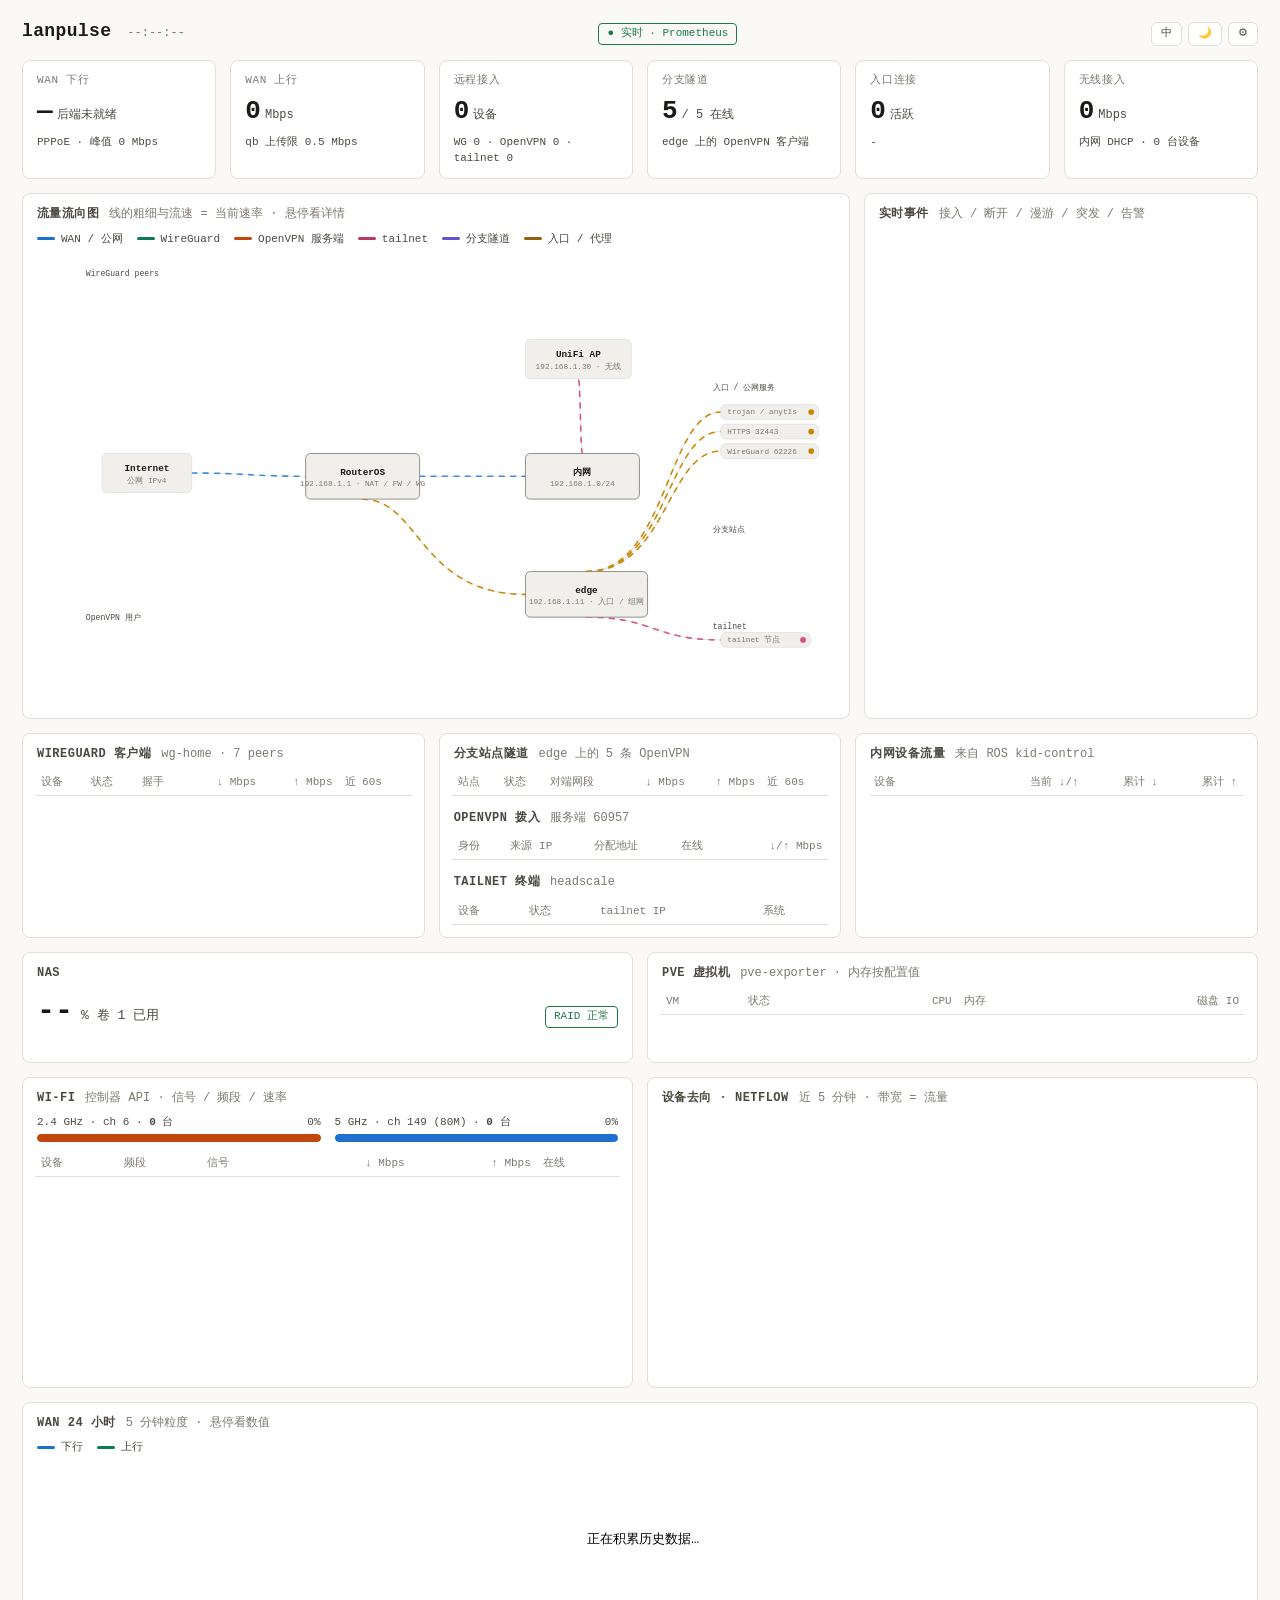
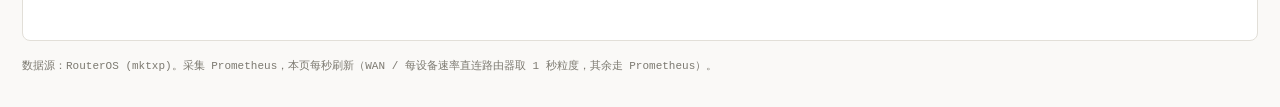
==== lanpulse/web/index.html @ 2784b2e9 "补齐新用户上手链路: 路由器侧文档 + 页面自检 + textfile 说明 干净房间实测发现按 README 走只能拿到 7/15 个面板, 而且旗舰的'内网设备流量'是空的。 逐项补:  1. d" ====
<!doctype html>
<html lang="zh-CN">
<head>
<meta charset="utf-8">
<meta name="viewport" content="width=device-width, initial-scale=1">
<title>lanpulse</title>
<link rel="stylesheet" href="css/style.css">
</head>
<body>
<header>
  <h1 id="site-title">lanpulse</h1>
  <span class="sub" id="site-sub"><span id="clock">--:--:--</span></span>
  <span class="demo" id="live">● 实时 · Prometheus</span>
  <span class="topright">
    <button class="topbtn" id="btn-lang" title="中文 / English">EN</button>
    <button class="topbtn" id="btn-theme" title="亮色 / 暗色">☀</button>
    <a class="topbtn" id="btn-settings" href="settings.html" title="设置" style="text-decoration:none">⚙</a>
  </span>
</header>

<!-- 数据源自检: 有问题才显示。首次部署时这块比任何文档都管用 -->
<section id="health" class="hide"></section>

<section class="grid tiles">
  <div class="tile"><div class="k">WAN 下行</div><div class="v" id="t-wan-down">0<small>Mbps</small></div><div class="d">PPPoE · 峰值 <span id="t-wan-down-max">0</span> Mbps</div></div>
  <div class="tile"><div class="k">WAN 上行</div><div class="v" id="t-wan-up">0<small>Mbps</small></div><div class="d">qb 上传限 0.5 Mbps</div></div>
  <div class="tile"><div class="k">远程接入</div><div class="v" id="t-remote">0<small>设备</small></div><div class="d"><span id="t-remote-d">WG 0 · OpenVPN 0 · tailnet 0</span></div></div>
  <div class="tile"><div class="k">分支隧道</div><div class="v" id="t-branch">5<small>/ 5 在线</small></div><div class="d">edge 上的 OpenVPN 客户端</div></div>
  <div class="tile"><div class="k">入口连接</div><div class="v" id="t-ingress">0<small>活跃</small></div><div class="d" id="t-ingress-d">-</div></div>
  <div class="tile"><div class="k">无线接入</div><div class="v" id="t-clash">0<small>Mbps</small></div><div class="d">内网 DHCP · <span id="t-clash-n">0</span> 台设备</div></div>
</section>

<section class="grid main">
  <div class="panel">
    <h2>流量流向图 <span class="hint">线的粗细与流速 = 当前速率 · 悬停看详情</span></h2>
    <div class="legend">
      <span><i style="background:var(--s-wan)"></i>WAN / 公网</span>
      <span><i style="background:var(--s-wg)"></i>WireGuard</span>
      <span><i style="background:var(--s-ovpn)"></i>OpenVPN 服务端</span>
      <span><i style="background:var(--s-ts)"></i>tailnet</span>
      <span><i style="background:var(--s-branch)"></i>分支隧道</span>
      <span><i style="background:var(--s-proxy)"></i>入口 / 代理</span>
    </div>
    <svg class="map" id="map" viewBox="0 0 980 560" role="img" aria-label="网络流量流向图"></svg>
  </div>
  <div class="panel">
    <h2>实时事件 <span class="hint">接入 / 断开 / 漫游 / 突发 / 告警</span></h2>
    <ul class="feed" id="feed"></ul>
  </div>
</section>

<section class="grid bottom">
  <div class="panel" id="p-wg">
    <h2>WireGuard 客户端 <span class="hint">wg-home · 7 peers</span></h2>
    <table id="wg-table"><thead><tr><th>设备</th><th>状态</th><th>握手</th><th class="num">↓ Mbps</th><th class="num">↑ Mbps</th><th>近 60s</th></tr></thead><tbody></tbody></table>
  </div>
  <div class="panel" id="p-br">
    <h2>分支站点隧道 <span class="hint">edge 上的 5 条 OpenVPN</span></h2>
    <table id="br-table"><thead><tr><th>站点</th><th>状态</th><th>对端网段</th><th class="num">↓ Mbps</th><th class="num">↑ Mbps</th><th>近 60s</th></tr></thead><tbody></tbody></table>
    <h2 style="margin-top:14px">OpenVPN 拨入 <span class="hint" id="ov-hint">服务端 60957</span></h2>
    <table id="ov-table"><thead><tr><th>身份</th><th>来源 IP</th><th>分配地址</th><th>在线</th><th class="num">↓/↑ Mbps</th></tr></thead><tbody></tbody></table>
    <h2 style="margin-top:14px">tailnet 终端 <span class="hint" id="ts-hint">headscale</span></h2>
    <table id="ts-table"><thead><tr><th>设备</th><th>状态</th><th>tailnet IP</th><th>系统</th></tr></thead><tbody></tbody></table>
  </div>
  <div class="panel" id="p-lan">
    <h2>内网设备流量 <span class="hint" id="top-hint">来自 ROS kid-control</span></h2>
    <div class="tscroll"><table id="top-table"><thead><tr>
      <th class="s" data-k="name">设备<span class="ar"></span></th>
      <th class="s num" data-k="rate">当前 ↓/↑<span class="ar"></span></th>
      <th class="s num" data-k="rxb">累计 ↓<span class="ar"></span></th>
      <th class="s num" data-k="txb">累计 ↑<span class="ar"></span></th>
    </tr></thead><tbody></tbody></table></div>
  </div>
</section>


<section class="grid hw">
  <div id="hw-panels" style="display:contents"></div>
  <div class="panel" id="p-nas">
    <h2 id="nas-title">NAS <span class="hint" id="nas-hint"></span></h2>
    <div class="hero"><span class="n" id="nas-vol">--</span><span class="u">% 卷 1 已用</span><span class="tag ok" id="nas-tag">RAID 正常</span></div>
    <div class="kv" id="nas-kv"></div>
    <ul class="sel" id="nas-disks"></ul>
  </div>
  <div class="panel" id="p-pve">
    <h2>PVE 虚拟机 <span class="hint">pve-exporter · 内存按配置值</span></h2>
    <table id="vm-table"><thead><tr><th>VM</th><th>状态</th><th class="num">CPU</th><th>内存</th><th class="num">磁盘 IO</th></tr></thead><tbody></tbody></table>
    <div class="kv" style="margin-top:10px" id="pve-kv"></div>
  </div>
</section>

<section class="grid hw">
  <div class="panel" id="p-unifi">
    <h2 id="wifi-title">Wi-Fi <span class="hint" id="wifi-hint">控制器 API · 信号 / 频段 / 速率</span></h2>
    <div class="util">
      <div><div class="lbl"><span>2.4 GHz · ch 6 · <b id="ap24n">0</b> 台</span><span id="ap24u">0%</span></div><div class="g"><i id="ap24g" style="background:var(--s-ovpn)"></i></div></div>
      <div><div class="lbl"><span>5 GHz · ch 149 (80M) · <b id="ap5n">0</b> 台</span><span id="ap5u">0%</span></div><div class="g"><i id="ap5g" style="background:var(--s-wan)"></i></div></div>
    </div>
    <table id="wifi-table"><thead><tr><th>设备</th><th>频段</th><th>信号</th><th class="num">↓ Mbps</th><th class="num">↑ Mbps</th><th>在线</th></tr></thead><tbody></tbody></table>
  </div>
  <div class="panel" id="p-netflow">
    <h2>设备去向 · NetFlow <span class="hint">近 5 分钟 · 带宽 = 流量</span></h2>
    <svg class="sankey" id="sankey" viewBox="0 0 560 260"></svg>
  </div>
</section>

<section class="grid history">
  <div class="panel" id="p-wan24">
    <h2>WAN 24 小时 <span class="hint">5 分钟粒度 · 悬停看数值</span></h2>
    <div class="legend"><span><i style="background:var(--s-wan)"></i>下行</span><span><i style="background:var(--s-wg)"></i>上行</span></div>
    <svg class="hist" id="hist" viewBox="0 0 1200 170" preserveAspectRatio="none"></svg>
  </div>
</section>

<footer id="site-footer"></footer>
<div class="tooltip" id="tip"></div>

<script type="module" src="js/app.js"></script>
</body>
</html>
---- lanpulse/web/css/style.css ----
:root {
    color-scheme: dark;   /* 默认暗色; 亮色见下方 [data-theme="light"] */
    --surface-0: #111110; --surface-1: #1a1a19; --surface-2: #232322; --line: #2e2e2c;
    --text-primary: #f3f2ee; --text-secondary: #c3c2b7; --text-muted: #8b8a82; --text-dim: #6b6a63;
    --s-wan: #3987e5;      /* slot 1 blue    : WAN / 公网 */
    --s-ovpn: #d95926;     /* slot 2 orange  : OpenVPN 服务端用户 */
    --s-wg: #199e70;       /* slot 3 aqua    : WireGuard peers */
    --s-proxy: #c98500;    /* slot 4 yellow  : trojan/anytls 入口 + Clash 出口 */
    --s-ts: #d55181;       /* slot 5 magenta : tailnet */
    --s-branch: #9085e9;   /* slot 7 violet  : 分支站点隧道 */
    --good: #2f9e63; --warn: #c98500; --bad: #e66767;
    font-family: "JetBrains Mono", ui-monospace, SFMono-Regular, Menlo, Consolas, "Noto Sans Mono CJK SC", monospace;
  }

  /* 亮色主题 —— 语义色都重新取过, 保证在白底上对比度够 (暗色那套直接放白底会发飘) */
  :root[data-theme="light"] {
    color-scheme: light;
    --surface-0: #faf9f7; --surface-1: #ffffff; --surface-2: #f1efeb; --line: #e2dfd8;
    --text-primary: #1b1a17; --text-secondary: #4b4941; --text-muted: #7c7970; --text-dim: #a5a29a;
    --s-wan: #1f6fd0; --s-ovpn: #c2470f; --s-wg: #0d7a54; --s-proxy: #92620a;
    --s-ts: #b8386a; --s-branch: #6152cf;
    --good: #1d7a48; --warn: #92620a; --bad: #c23434;
  }

  /* 主题切换按钮 + 语言切换 */
  .topbtn { background: var(--surface-1); border: 1px solid var(--line); color: var(--text-secondary);
            border-radius: 6px; padding: 3px 9px; font: inherit; font-size: 11px; cursor: pointer; }
  .topbtn:hover { color: var(--text-primary); border-color: var(--text-muted); }
  .topright { margin-left: auto; display: flex; gap: 6px; align-items: center; }
  * { box-sizing: border-box; }
  html, body { margin: 0; background: var(--surface-0); color: var(--text-primary); }
  body { padding: 18px 22px 32px; font-size: 13px; line-height: 1.45; }
  header { display: flex; align-items: baseline; gap: 16px; flex-wrap: wrap; margin-bottom: 14px; }
  header h1 { font-size: 18px; margin: 0; font-weight: 600; letter-spacing: .02em; }
  header .sub { color: var(--text-muted); font-size: 12px; }
  header .demo { margin-left: auto; color: var(--good) !important; border-color: var(--good) !important; font-size: 11px; color: var(--warn); border: 1px solid var(--warn); border-radius: 4px; padding: 2px 8px; }
  .grid { display: grid; gap: 14px; }
  .tiles { grid-template-columns: repeat(auto-fit, minmax(170px, 1fr)); }
  .tile { background: var(--surface-1); border: 1px solid var(--line); border-radius: 8px; padding: 12px 14px; }
  .tile .k { color: var(--text-muted); font-size: 11px; text-transform: uppercase; letter-spacing: .06em; }
  .tile .v { font-size: 26px; font-weight: 600; margin-top: 4px; font-variant-numeric: tabular-nums; }
  .tile .v small { font-size: 12px; color: var(--text-secondary); font-weight: 400; margin-left: 4px; }
  .tile .d { color: var(--text-secondary); font-size: 11px; margin-top: 4px; }
  .main { grid-template-columns: minmax(0, 2.1fr) minmax(300px, 1fr); margin-top: 14px; }
  .panel { background: var(--surface-1); border: 1px solid var(--line); border-radius: 8px; padding: 12px 14px; min-width: 0; }
  .panel h2 { font-size: 12px; font-weight: 600; color: var(--text-secondary); margin: 0 0 8px; letter-spacing: .04em; text-transform: uppercase; display: flex; gap: 10px; align-items: center; }
  .panel h2 .hint { font-weight: 400; color: var(--text-muted); text-transform: none; letter-spacing: 0; }
  .legend { display: flex; gap: 14px; flex-wrap: wrap; font-size: 11px; color: var(--text-secondary); margin: 6px 0 2px; }
  .legend i { display: inline-block; width: 18px; height: 3px; border-radius: 2px; vertical-align: middle; margin-right: 6px; }
  svg.map { width: 100%; height: auto; display: block; overflow: visible; }
  svg.map text { font-family: inherit; fill: var(--text-primary); }
  svg.map .node rect { fill: var(--surface-2); stroke: var(--line); stroke-width: 1; rx: 6; }
  svg.map .node.core rect { stroke: var(--text-muted); }
  svg.map .node .name { font-size: 11.5px; font-weight: 600; }
  svg.map .node .sub { font-size: 9.5px; fill: var(--text-muted); }
  svg.map .edge-bg { stroke: var(--line); stroke-width: 1; fill: none; }
  svg.map .edge { fill: none; stroke-linecap: round; opacity: .95; }
  svg.map .edge.idle { opacity: .18; }
  svg.map .elabel { font-size: 10px; fill: var(--text-secondary); font-variant-numeric: tabular-nums; paint-order: stroke; stroke: var(--surface-1); stroke-width: 3px; }
  svg.map .peer rect { fill: var(--surface-2); stroke: var(--line); rx: 4; }
  svg.map .peer .name { font-size: 10px; }
  svg.map .peer .sub { font-size: 9px; fill: var(--text-muted); }
  svg.map .dot { r: 3.2; }
  .feed { list-style: none; margin: 0; padding: 0; max-height: 520px; overflow: auto; font-size: 12px; }
  .feed li { display: grid; grid-template-columns: 52px 10px 1fr; gap: 8px; padding: 6px 0; border-bottom: 1px solid var(--line); align-items: start; }
  .feed li .t { color: var(--text-muted); font-variant-numeric: tabular-nums; }
  .feed li .c { width: 10px; height: 10px; border-radius: 50%; margin-top: 4px; }
  .feed li .m b { font-weight: 600; }
  .feed li.new { animation: flash 1.6s ease-out; }
  @keyframes flash { from { background: var(--surface-2); } to { background: transparent; } }
  .bottom { grid-template-columns: repeat(auto-fit, minmax(320px, 1fr)); margin-top: 14px; }
  table { width: 100%; border-collapse: collapse; font-size: 12px; }
  th { text-align: left; color: var(--text-muted); font-weight: 500; font-size: 11px; padding: 4px 6px; border-bottom: 1px solid var(--line); }
  td { padding: 5px 6px; border-bottom: 1px solid var(--line); font-variant-numeric: tabular-nums; white-space: nowrap; }
  td.num, th.num { text-align: right; }
  .st { display: inline-block; width: 8px; height: 8px; border-radius: 50%; margin-right: 6px; vertical-align: middle; }
  .spark { width: 90px; height: 18px; vertical-align: middle; }
  .spark path { fill: none; stroke-width: 1.5; }
  .bar { height: 6px; border-radius: 3px; background: var(--s-wan); display: inline-block; vertical-align: middle; }
  .tooltip { position: fixed; pointer-events: none; background: var(--surface-2); border: 1px solid var(--line); border-radius: 6px; padding: 8px 10px; font-size: 11.5px; color: var(--text-primary); z-index: 10; display: none; min-width: 180px; box-shadow: 0 6px 20px rgba(0,0,0,.4); }
  .tooltip .tt { color: var(--text-muted); font-size: 10.5px; margin-bottom: 4px; }
  .tooltip b { font-weight: 600; }
  .history { grid-template-columns: 1fr; margin-top: 14px; }
  svg.hist { width: 100%; height: 170px; display: block; }
  svg.hist .grid line { stroke: var(--line); stroke-width: 1; }
  svg.hist .axis text { fill: var(--text-muted); font-size: 10px; font-family: inherit; }
  svg.hist .area { opacity: .18; }
  svg.hist .ln { fill: none; stroke-width: 2; }
  svg.hist .cross { stroke: var(--text-muted); stroke-dasharray: 3 3; }
  .hw { grid-template-columns: repeat(auto-fit, minmax(340px, 1fr)); margin-top: 14px; }
  .kv { display: grid; grid-template-columns: 1fr auto auto; gap: 4px 10px; font-size: 12px; align-items: center; }
  .kv .k { color: var(--text-secondary); white-space: nowrap; overflow: hidden; text-overflow: ellipsis; }
  .kv .v { font-variant-numeric: tabular-nums; text-align: right; white-space: nowrap; }
  .kv .g { width: 84px; height: 6px; background: var(--surface-2); border-radius: 3px; overflow: hidden; }
  .kv .g i { display: block; height: 100%; border-radius: 3px; }
  .hero { display: flex; align-items: baseline; gap: 8px; margin: 2px 0 8px; }
  .hero .n { font-size: 30px; font-weight: 600; font-variant-numeric: tabular-nums; }
  .hero .u { color: var(--text-secondary); }
  .hero .tag { margin-left: auto; font-size: 11px; padding: 2px 8px; border-radius: 4px; border: 1px solid var(--line); color: var(--text-secondary); }
  .tag.ok { color: var(--good); border-color: var(--good); } .tag.warn { color: var(--warn); border-color: var(--warn); } .tag.bad { color: var(--bad); border-color: var(--bad); }
  .sel { list-style: none; margin: 8px 0 0; padding: 0; font-size: 11px; color: var(--text-secondary); }
  .sel li { padding: 3px 0; border-top: 1px solid var(--line); display: flex; gap: 8px; }
  .sel li .t { color: var(--text-muted); font-variant-numeric: tabular-nums; min-width: 92px; }
  .cores { display: grid; grid-template-columns: repeat(4, 1fr); gap: 6px; margin-top: 6px; }
  .core { background: var(--surface-2); border-radius: 6px; padding: 6px 8px; font-size: 11px; }
  .core b { display: block; font-size: 16px; font-variant-numeric: tabular-nums; }
  .core .f { color: var(--text-muted); }
  .rssi { display: inline-block; width: 46px; height: 6px; background: var(--surface-2); border-radius: 3px; vertical-align: middle; margin-right: 6px; overflow: hidden; }
  .rssi i { display: block; height: 100%; }
  .band { display: inline-block; font-size: 10px; padding: 0 5px; border-radius: 3px; border: 1px solid var(--line); color: var(--text-secondary); }
  .util { display: flex; gap: 14px; margin: 4px 0 10px; }
  .util > div { flex: 1; }
  .util .lbl { font-size: 11px; color: var(--text-secondary); display: flex; justify-content: space-between; }
  .util .g { height: 8px; background: var(--surface-2); border-radius: 4px; overflow: hidden; margin-top: 3px; }
  .util .g i { display: block; height: 100%; border-radius: 4px; }
  svg.sankey { width: 100%; height: 260px; display: block; }
  svg.sankey text { font-family: inherit; font-size: 11px; fill: var(--text-primary); }
  svg.sankey .small { font-size: 10px; fill: var(--text-muted); }
  svg.sankey path.flow { fill-opacity: .45; stroke: none; transition: d .6s; }
  svg.sankey path.flow:hover { fill-opacity: .8; }
  footer { color: var(--text-muted); font-size: 11px; margin-top: 18px; }
  @media (max-width: 1100px) { .main { grid-template-columns: 1fr; } }

  /* --- 响应式: 表格独立横向滚动, 页面本身不横向滚动 --- */
  .tw { overflow-x: auto; -webkit-overflow-scrolling: touch; margin: 0 -2px; }
  /* overflow-y:auto 会让 overflow-x 隐式变成 auto, 冒出一条没用的横向滚动条 */
  .tscroll { max-height: 340px; overflow-y: auto; overflow-x: hidden; }
  /* 设备名 + IP 分两行, 设备列吸收剩余宽度并省略超长部分, 否则数值列会被挤出面板 */
  #top-table { table-layout: fixed; width: 100%; }
  #top-table td:first-child { max-width: 0; overflow: hidden; text-overflow: ellipsis; white-space: nowrap; }
  #top-table td:first-child .ipl { display: block; font-size: 10px; color: var(--text-dim); }
  /* 固定布局下每列宽度要给够, 否则 nowrap 的数字会互相压上去 (0.65 和 207.46 MB 粘一起) */
  #top-table th:not(:first-child), #top-table td:not(:first-child) { white-space: nowrap; padding-left: 10px; }
  #top-table th:nth-child(2), #top-table td:nth-child(2) { width: 6.6em; }
  #top-table th:nth-child(3), #top-table td:nth-child(3),
  #top-table th:nth-child(4), #top-table td:nth-child(4) { width: 7.2em; }
  th.s { cursor: pointer; user-select: none; white-space: nowrap; }
  th.s:hover { color: var(--text-primary); }
  th.s .ar { opacity: .35; font-size: 9px; margin-left: 2px; }
  th.s.on .ar { opacity: 1; }
  .tw table { min-width: 100%; }
  svg#map { min-width: 720px; }
  .mapwrap { overflow-x: auto; -webkit-overflow-scrolling: touch; }
  @media (max-width: 820px) {
    body { padding: 10px; }
    .panel { padding: 10px; }
    table { font-size: 11px; }
    th, td { padding: 4px 4px; }
    td:first-child { max-width: 42vw; overflow: hidden; text-overflow: ellipsis; }
    .util { flex-direction: column; gap: 10px; }
    .rssi { width: 34px; }
    .spark { width: 56px; }
    header h1 { font-size: 15px; }
    .tiles { grid-template-columns: repeat(2, 1fr) !important; }
  }
  @media (max-width: 520px) {
    #wifi-table th:nth-child(6), #wifi-table td:nth-child(6),
    #wg-table th:nth-child(6), #wg-table td:nth-child(6),
    #br-table th:nth-child(6), #br-table td:nth-child(6),
    #vm-table th:nth-child(5), #vm-table td:nth-child(5) { display: none; }
  }

  /* 首屏自检 */
  #health { background: var(--surface-1); border: 1px solid var(--warn); border-left-width: 3px;
            border-radius: 8px; padding: 12px 14px; margin-bottom: 14px; }
  #health.hide { display: none; }
  #health h3 { margin: 0 0 8px; font-size: 13px; color: var(--warn); display: flex; align-items: center; gap: 8px; }
  #health h3 button { margin-left: auto; background: none; border: 1px solid var(--line);
            color: var(--text-muted); border-radius: 5px; font: inherit; font-size: 11px;
            padding: 2px 8px; cursor: pointer; }
  #health ul { margin: 0; padding: 0; list-style: none; }
  #health li { padding: 6px 0; border-top: 1px solid var(--line); font-size: 12px; }
  #health li:first-child { border-top: 0; }
  #health .lbl { color: var(--text-primary); font-weight: 600; }
  #health .hint { color: var(--text-secondary); display: block; margin-top: 2px; line-height: 1.6; }
  #health a { color: var(--s-wan); }
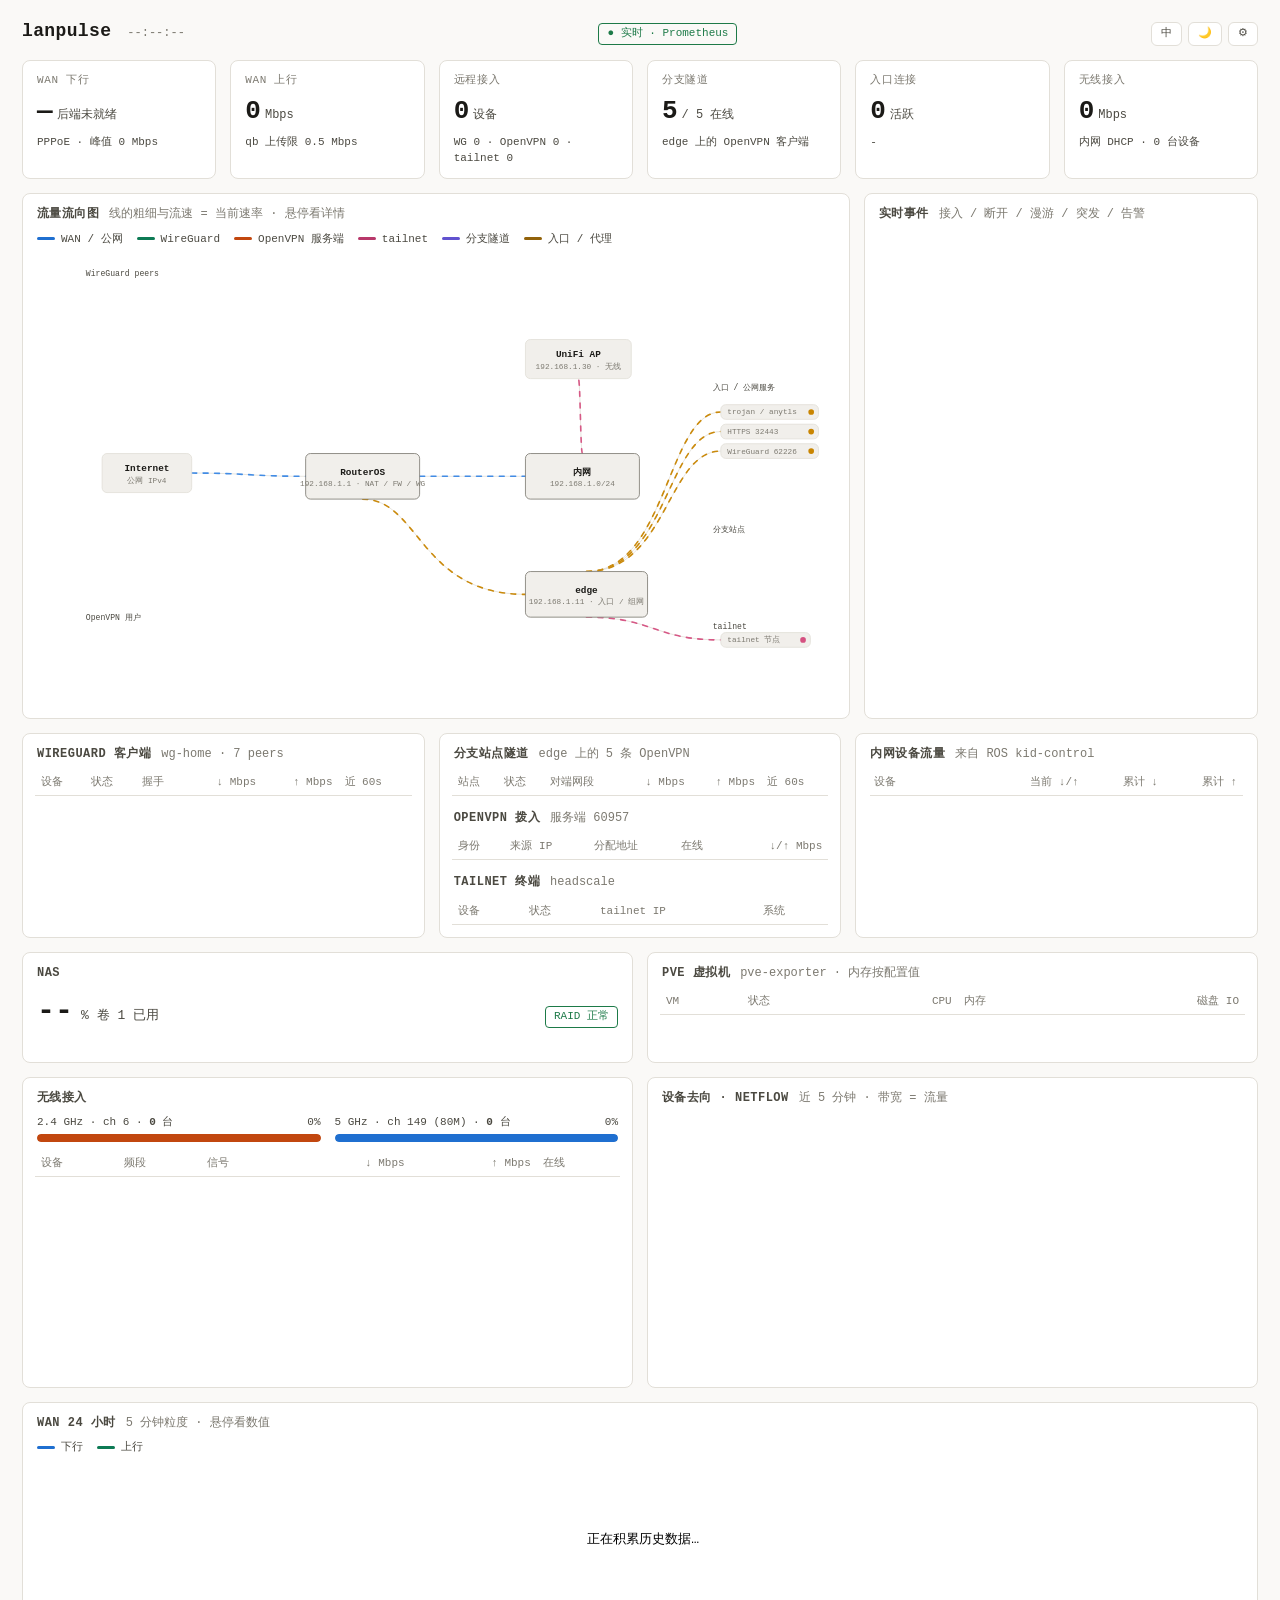
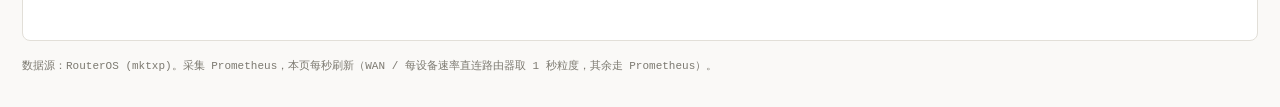
==== commit c4638c48: "修: 虚拟机列表在重构中丢失 改成按配置生成硬件面板时, 整个 renderHW 被替换掉了 —— 而虚拟机表格和 'VM 已用内存'原先就挤在这个函数里, 于是一起没了。干净房间测试没有 PVE, " ====
--- a/lanpulse/web/index.html
+++ b/lanpulse/web/index.html
@@ -91,10 +91,10 @@
 
 <section class="grid hw">
   <div class="panel" id="p-unifi">
-    <h2 id="wifi-title">Wi-Fi <span class="hint" id="wifi-hint">控制器 API · 信号 / 频段 / 速率</span></h2>
+    <h2><span id="wifi-title">无线接入</span> <span class="hint" id="wifi-hint"></span></h2>
     <div class="util">
-      <div><div class="lbl"><span>2.4 GHz · ch 6 · <b id="ap24n">0</b> 台</span><span id="ap24u">0%</span></div><div class="g"><i id="ap24g" style="background:var(--s-ovpn)"></i></div></div>
-      <div><div class="lbl"><span>5 GHz · ch 149 (80M) · <b id="ap5n">0</b> 台</span><span id="ap5u">0%</span></div><div class="g"><i id="ap5g" style="background:var(--s-wan)"></i></div></div>
+      <div><div class="lbl"><span>2.4 GHz · ch 6 · <b>0</b> 台</span><span>0%</span></div><div class="g"><i style="background:var(--s-ovpn)"></i></div></div>
+      <div><div class="lbl"><span>5 GHz · ch 149 (80M) · <b>0</b> 台</span><span>0%</span></div><div class="g"><i style="background:var(--s-wan)"></i></div></div>
     </div>
     <table id="wifi-table"><thead><tr><th>设备</th><th>频段</th><th>信号</th><th class="num">↓ Mbps</th><th class="num">↑ Mbps</th><th>在线</th></tr></thead><tbody></tbody></table>
   </div>
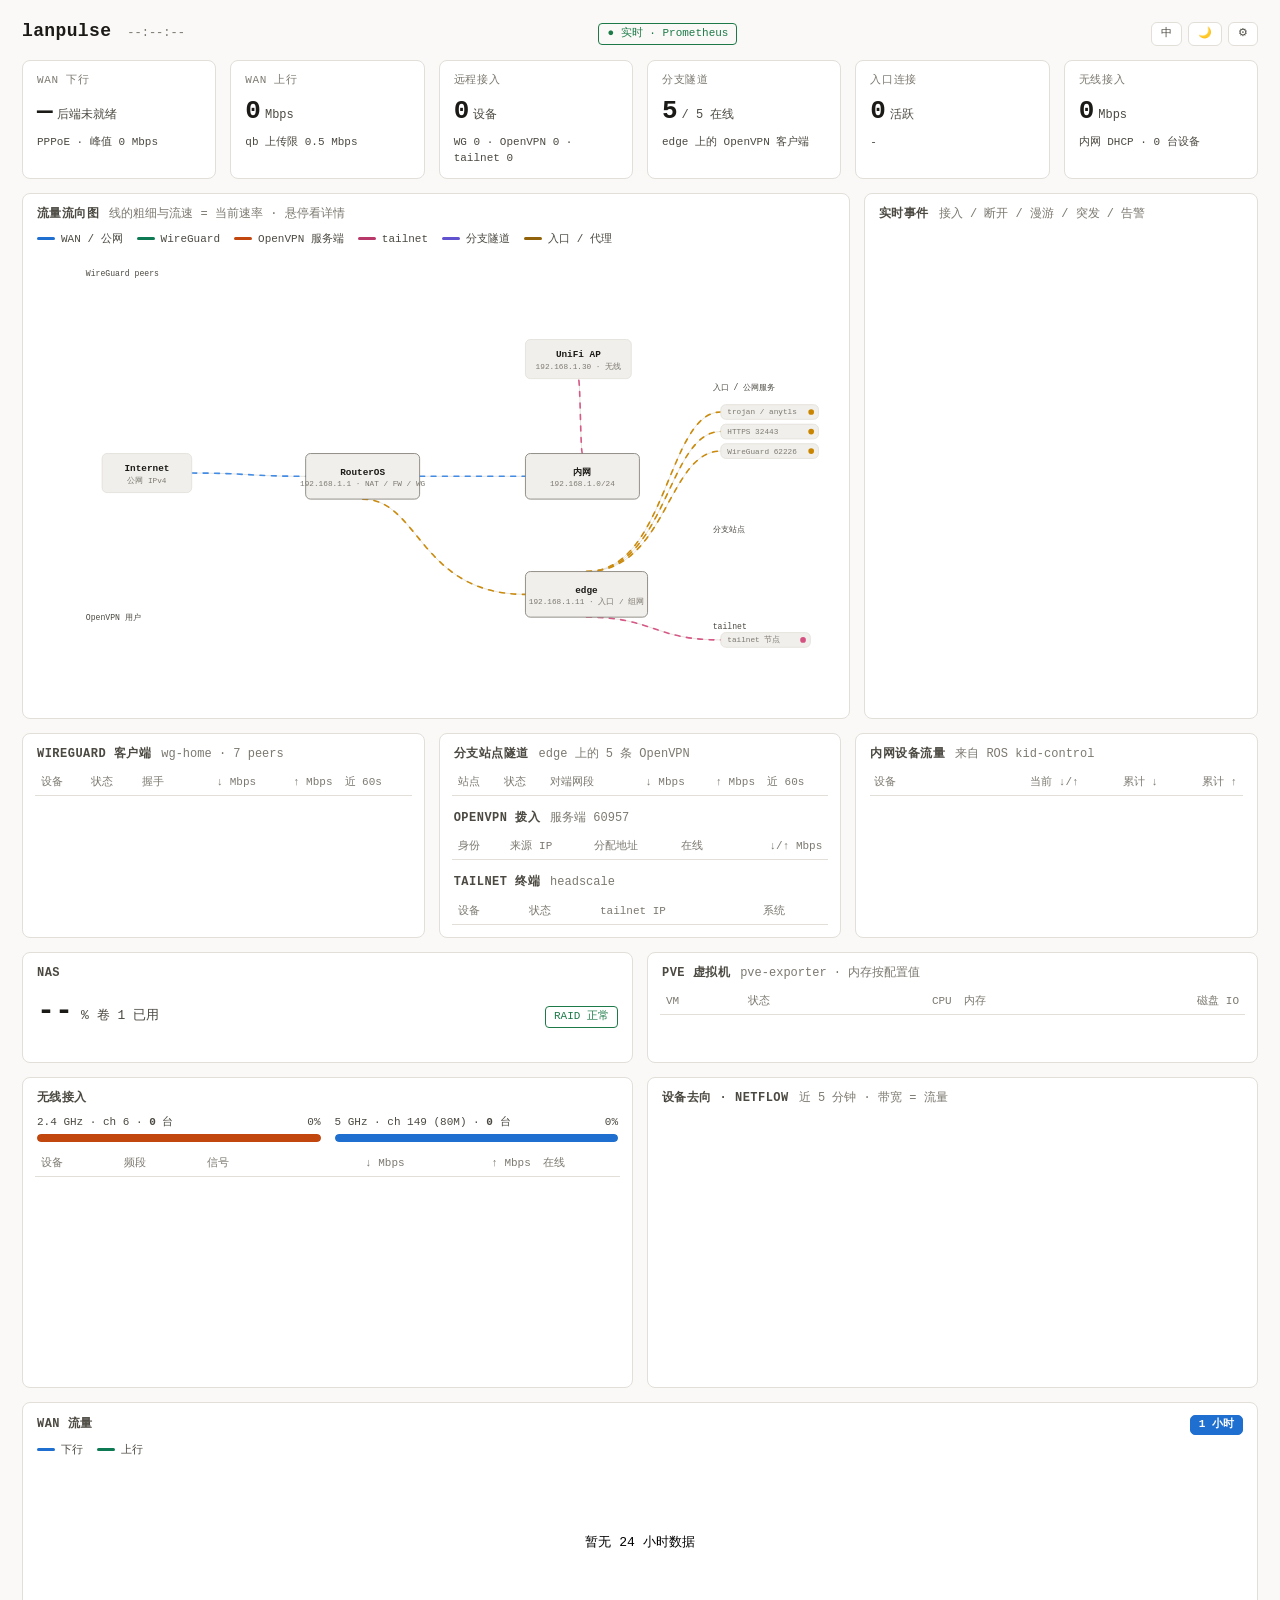
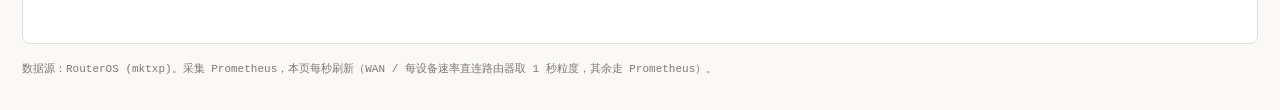
==== commit c6431c12: "WAN 曲线改为可选时间档: 30 分钟 / 1 小时 / 12 小时 去掉固定的 24 小时, 改成三档可切换, 默认 1 小时。  关键点是**短档必须同时调小 rate 窗口**, 而不是只缩短" ====
--- a/lanpulse/web/index.html
+++ b/lanpulse/web/index.html
@@ -106,7 +106,8 @@
 
 <section class="grid history">
   <div class="panel" id="p-wan24">
-    <h2>WAN 24 小时 <span class="hint">5 分钟粒度 · 悬停看数值</span></h2>
+    <h2>WAN 流量 <span class="hint" id="hist-hint"></span>
+      <span class="rangebtns" id="hist-range"></span></h2>
     <div class="legend"><span><i style="background:var(--s-wan)"></i>下行</span><span><i style="background:var(--s-wg)"></i>上行</span></div>
     <svg class="hist" id="hist" viewBox="0 0 1200 170" preserveAspectRatio="none"></svg>
   </div>
--- a/lanpulse/web/css/style.css
+++ b/lanpulse/web/css/style.css
@@ -174,3 +174,12 @@
   #health .lbl { color: var(--text-primary); font-weight: 600; }
   #health .hint { color: var(--text-secondary); display: block; margin-top: 2px; line-height: 1.6; }
   #health a { color: var(--s-wan); }
+
+  /* WAN 曲线的时间档位按钮 */
+  .rangebtns { margin-left: auto; display: inline-flex; gap: 4px; }
+  .rangebtns button { background: var(--surface-2); border: 1px solid var(--line);
+        color: var(--text-muted); border-radius: 5px; font: inherit; font-size: 11px;
+        padding: 1px 8px; cursor: pointer; }
+  .rangebtns button:hover { color: var(--text-primary); }
+  .rangebtns button.on { background: var(--s-wan); border-color: var(--s-wan); color: #fff; }
+  #p-wan24 h2 { display: flex; align-items: center; gap: 8px; }
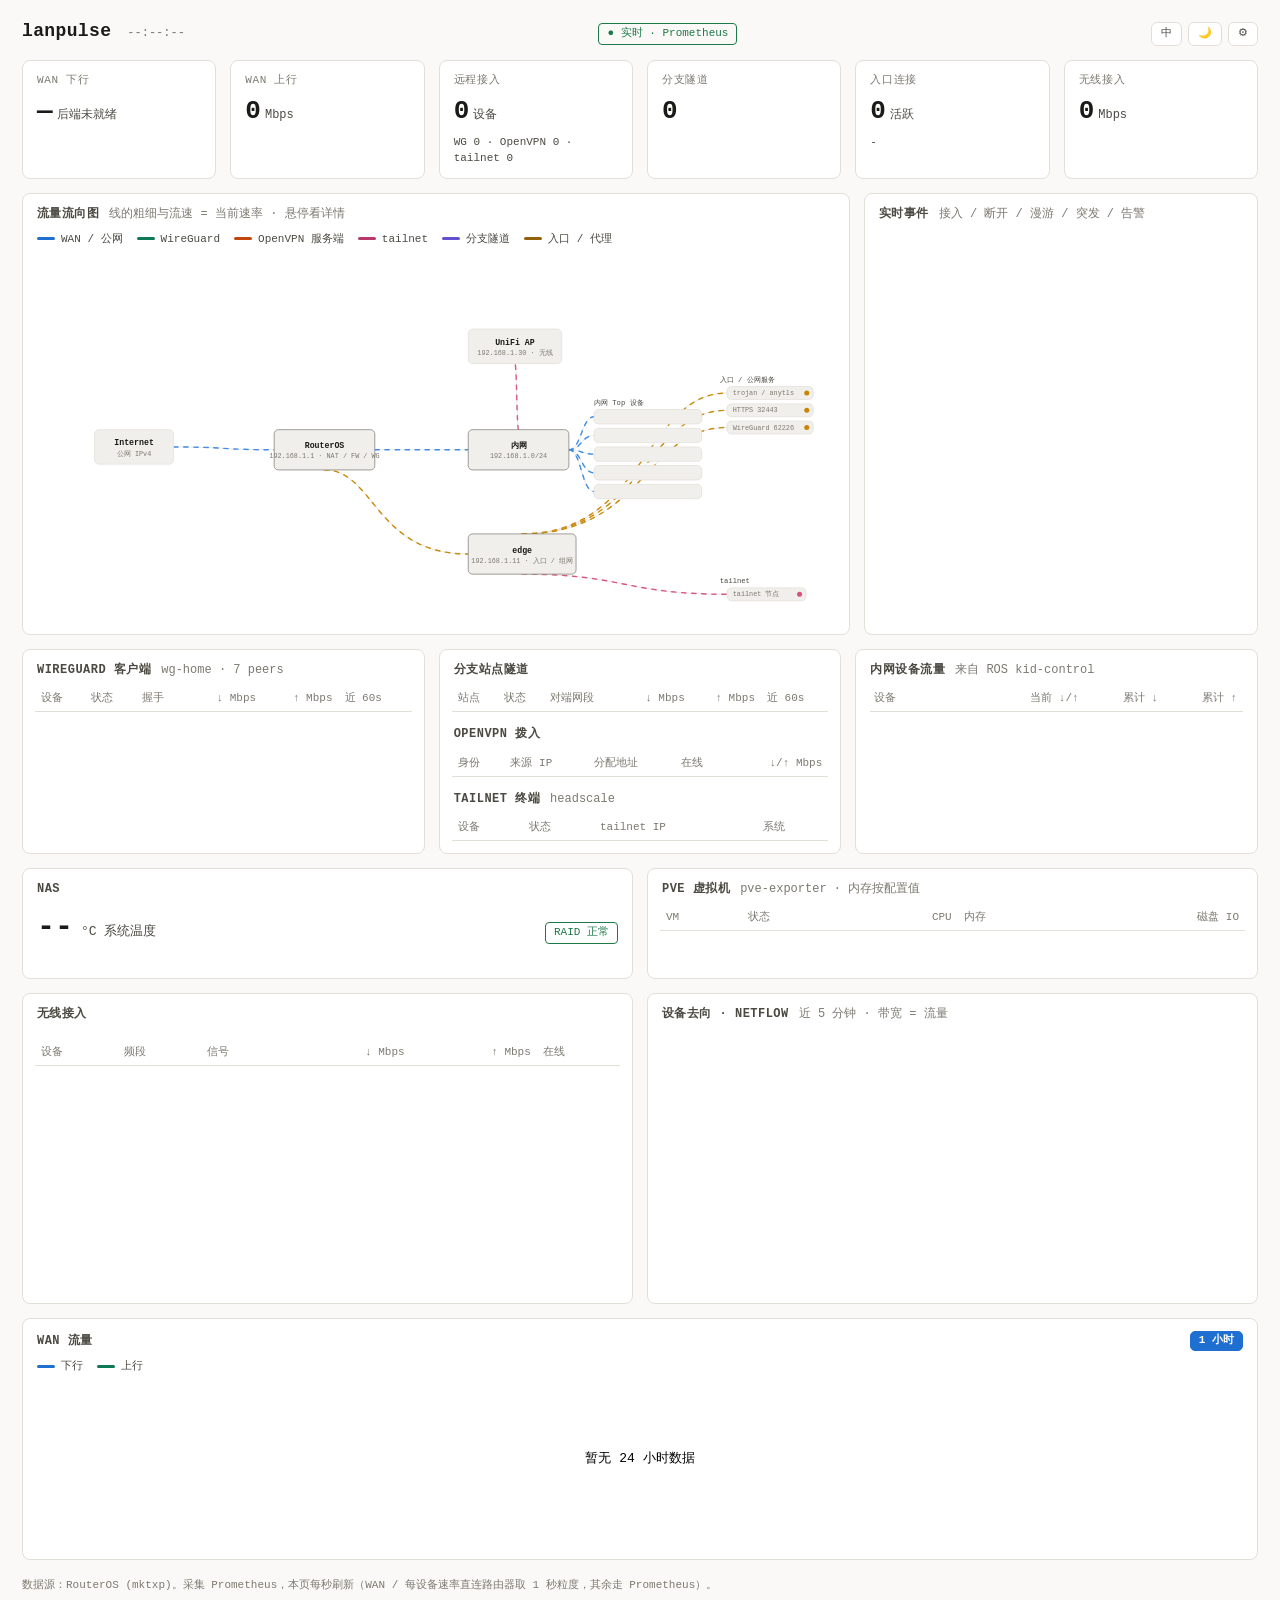
==== commit 5213e997: "Fix chart distortion, add top LAN talkers to the map, complete i18n The WAN chart was drawn into a f" ====
--- a/lanpulse/web/index.html
+++ b/lanpulse/web/index.html
@@ -22,12 +22,12 @@
 <section id="health" class="hide"></section>
 
 <section class="grid tiles">
-  <div class="tile"><div class="k">WAN 下行</div><div class="v" id="t-wan-down">0<small>Mbps</small></div><div class="d">PPPoE · 峰值 <span id="t-wan-down-max">0</span> Mbps</div></div>
-  <div class="tile"><div class="k">WAN 上行</div><div class="v" id="t-wan-up">0<small>Mbps</small></div><div class="d">qb 上传限 0.5 Mbps</div></div>
+  <div class="tile"><div class="k">WAN 下行</div><div class="v" id="t-wan-down">0<small>Mbps</small></div><div class="d" id="t-wan-down-d"></div></div>
+  <div class="tile"><div class="k">WAN 上行</div><div class="v" id="t-wan-up">0<small>Mbps</small></div><div class="d" id="t-wan-up-d"></div></div>
   <div class="tile"><div class="k">远程接入</div><div class="v" id="t-remote">0<small>设备</small></div><div class="d"><span id="t-remote-d">WG 0 · OpenVPN 0 · tailnet 0</span></div></div>
-  <div class="tile"><div class="k">分支隧道</div><div class="v" id="t-branch">5<small>/ 5 在线</small></div><div class="d">edge 上的 OpenVPN 客户端</div></div>
+  <div class="tile"><div class="k">分支隧道</div><div class="v" id="t-branch">0</div><div class="d" id="t-branch-d"></div></div>
   <div class="tile"><div class="k">入口连接</div><div class="v" id="t-ingress">0<small>活跃</small></div><div class="d" id="t-ingress-d">-</div></div>
-  <div class="tile"><div class="k">无线接入</div><div class="v" id="t-clash">0<small>Mbps</small></div><div class="d">内网 DHCP · <span id="t-clash-n">0</span> 台设备</div></div>
+  <div class="tile"><div class="k">无线接入</div><div class="v" id="t-clash">0<small>Mbps</small></div><div class="d" id="t-clash-d"></div></div>
 </section>
 
 <section class="grid main">
@@ -41,7 +41,7 @@
       <span><i style="background:var(--s-branch)"></i>分支隧道</span>
       <span><i style="background:var(--s-proxy)"></i>入口 / 代理</span>
     </div>
-    <svg class="map" id="map" viewBox="0 0 980 560" role="img" aria-label="网络流量流向图"></svg>
+    <svg class="map" id="map" viewBox="0 0 1100 560" role="img" aria-label="网络流量流向图"></svg>
   </div>
   <div class="panel">
     <h2>实时事件 <span class="hint">接入 / 断开 / 漫游 / 突发 / 告警</span></h2>
@@ -55,9 +55,9 @@
     <table id="wg-table"><thead><tr><th>设备</th><th>状态</th><th>握手</th><th class="num">↓ Mbps</th><th class="num">↑ Mbps</th><th>近 60s</th></tr></thead><tbody></tbody></table>
   </div>
   <div class="panel" id="p-br">
-    <h2>分支站点隧道 <span class="hint">edge 上的 5 条 OpenVPN</span></h2>
+    <h2>分支站点隧道 <span class="hint" id="br-hint"></span></h2>
     <table id="br-table"><thead><tr><th>站点</th><th>状态</th><th>对端网段</th><th class="num">↓ Mbps</th><th class="num">↑ Mbps</th><th>近 60s</th></tr></thead><tbody></tbody></table>
-    <h2 style="margin-top:14px">OpenVPN 拨入 <span class="hint" id="ov-hint">服务端 60957</span></h2>
+    <h2 style="margin-top:14px">OpenVPN 拨入 <span class="hint" id="ov-hint"></span></h2>
     <table id="ov-table"><thead><tr><th>身份</th><th>来源 IP</th><th>分配地址</th><th>在线</th><th class="num">↓/↑ Mbps</th></tr></thead><tbody></tbody></table>
     <h2 style="margin-top:14px">tailnet 终端 <span class="hint" id="ts-hint">headscale</span></h2>
     <table id="ts-table"><thead><tr><th>设备</th><th>状态</th><th>tailnet IP</th><th>系统</th></tr></thead><tbody></tbody></table>
@@ -78,7 +78,7 @@
   <div id="hw-panels" style="display:contents"></div>
   <div class="panel" id="p-nas">
     <h2 id="nas-title">NAS <span class="hint" id="nas-hint"></span></h2>
-    <div class="hero"><span class="n" id="nas-vol">--</span><span class="u">% 卷 1 已用</span><span class="tag ok" id="nas-tag">RAID 正常</span></div>
+    <div class="hero"><span class="n" id="nas-vol">--</span><span class="u">°C 系统温度</span><span class="tag ok" id="nas-tag">RAID 正常</span></div>
     <div class="kv" id="nas-kv"></div>
     <ul class="sel" id="nas-disks"></ul>
   </div>
@@ -93,8 +93,7 @@
   <div class="panel" id="p-unifi">
     <h2><span id="wifi-title">无线接入</span> <span class="hint" id="wifi-hint"></span></h2>
     <div class="util">
-      <div><div class="lbl"><span>2.4 GHz · ch 6 · <b>0</b> 台</span><span>0%</span></div><div class="g"><i style="background:var(--s-ovpn)"></i></div></div>
-      <div><div class="lbl"><span>5 GHz · ch 149 (80M) · <b>0</b> 台</span><span>0%</span></div><div class="g"><i style="background:var(--s-wan)"></i></div></div>
+      <!-- renderWifi() 按实际射频重建这两行 -->
     </div>
     <table id="wifi-table"><thead><tr><th>设备</th><th>频段</th><th>信号</th><th class="num">↓ Mbps</th><th class="num">↑ Mbps</th><th>在线</th></tr></thead><tbody></tbody></table>
   </div>
@@ -109,7 +108,7 @@
     <h2>WAN 流量 <span class="hint" id="hist-hint"></span>
       <span class="rangebtns" id="hist-range"></span></h2>
     <div class="legend"><span><i style="background:var(--s-wan)"></i>下行</span><span><i style="background:var(--s-wg)"></i>上行</span></div>
-    <svg class="hist" id="hist" viewBox="0 0 1200 170" preserveAspectRatio="none"></svg>
+    <svg class="hist" id="hist"></svg>
   </div>
 </section>
 
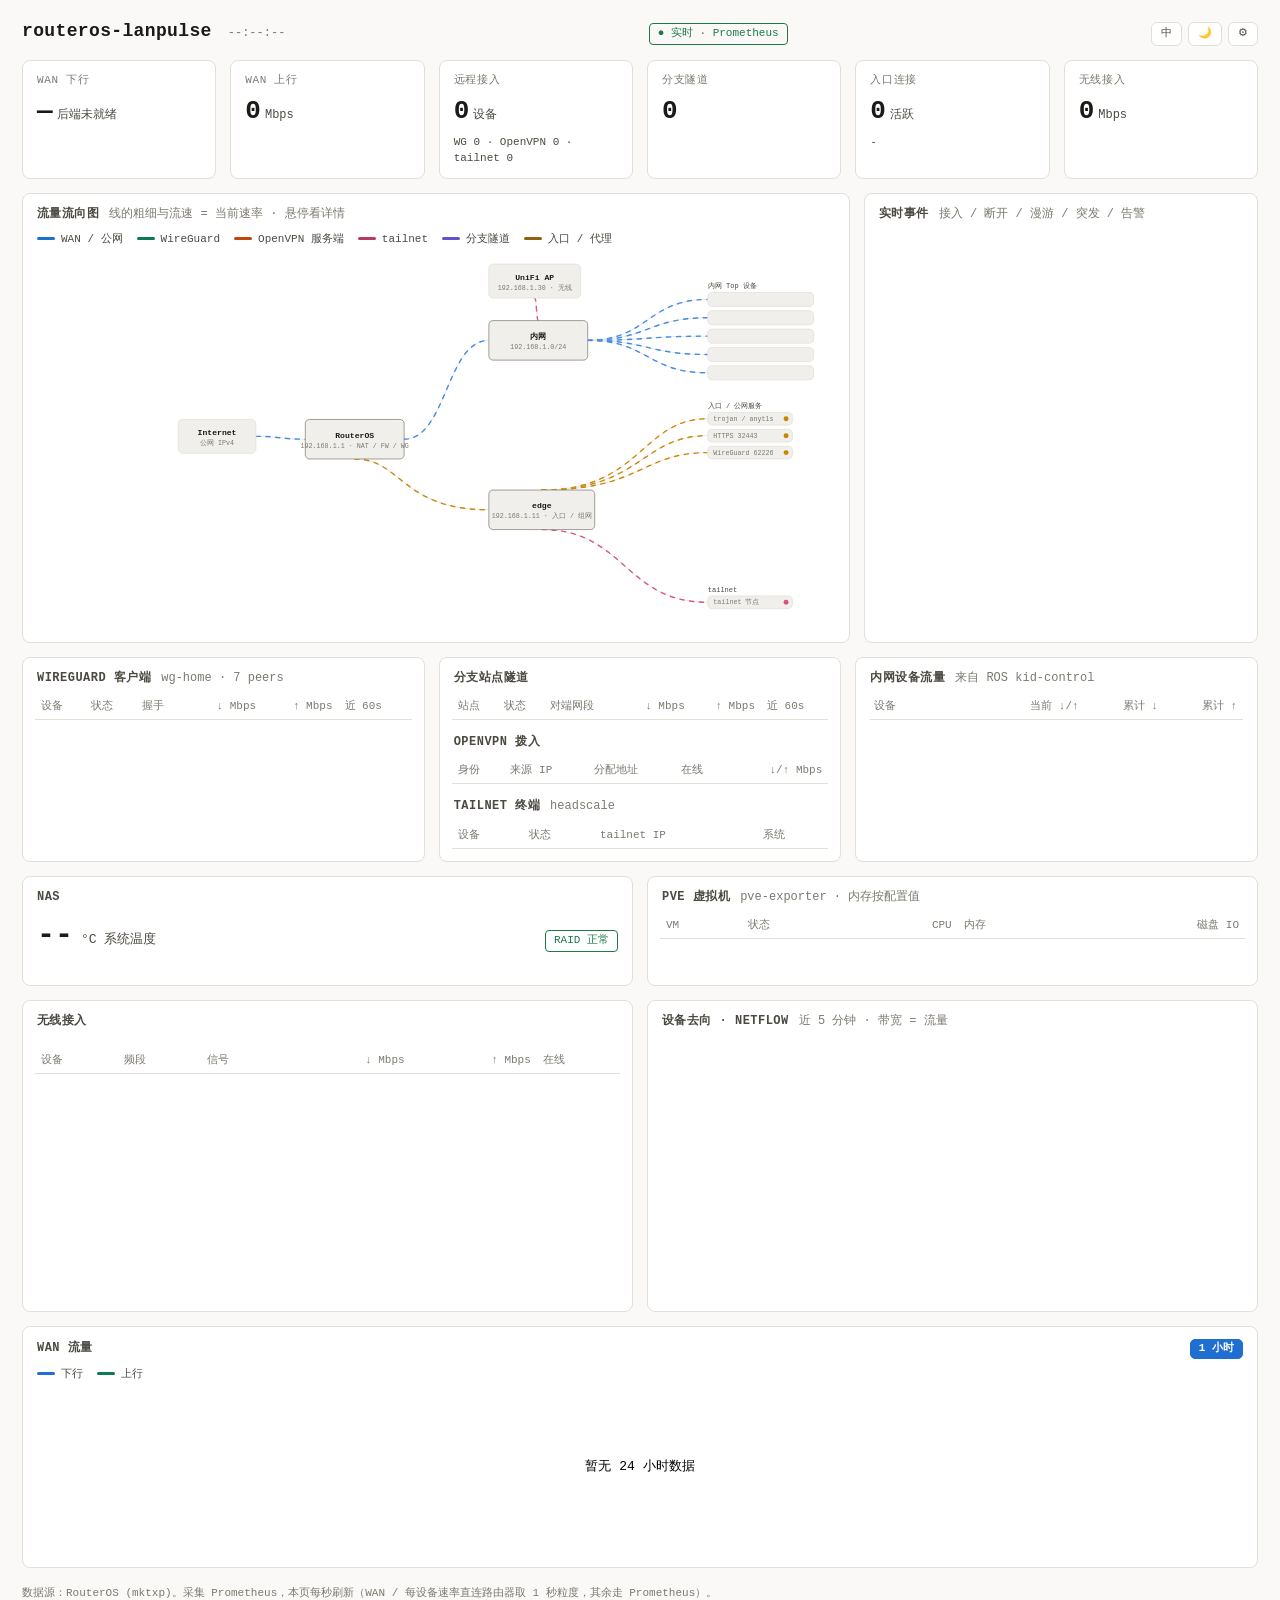
==== commit 299a4da7: "Call the dashboard routeros-lanpulse in the UI too Page title, dashboard heading, settings heading, " ====
--- a/lanpulse/web/index.html
+++ b/lanpulse/web/index.html
@@ -3,12 +3,12 @@
 <head>
 <meta charset="utf-8">
 <meta name="viewport" content="width=device-width, initial-scale=1">
-<title>lanpulse</title>
+<title>routeros-lanpulse</title>
 <link rel="stylesheet" href="css/style.css">
 </head>
 <body>
 <header>
-  <h1 id="site-title">lanpulse</h1>
+  <h1 id="site-title">routeros-lanpulse</h1>
   <span class="sub" id="site-sub"><span id="clock">--:--:--</span></span>
   <span class="demo" id="live">● 实时 · Prometheus</span>
   <span class="topright">
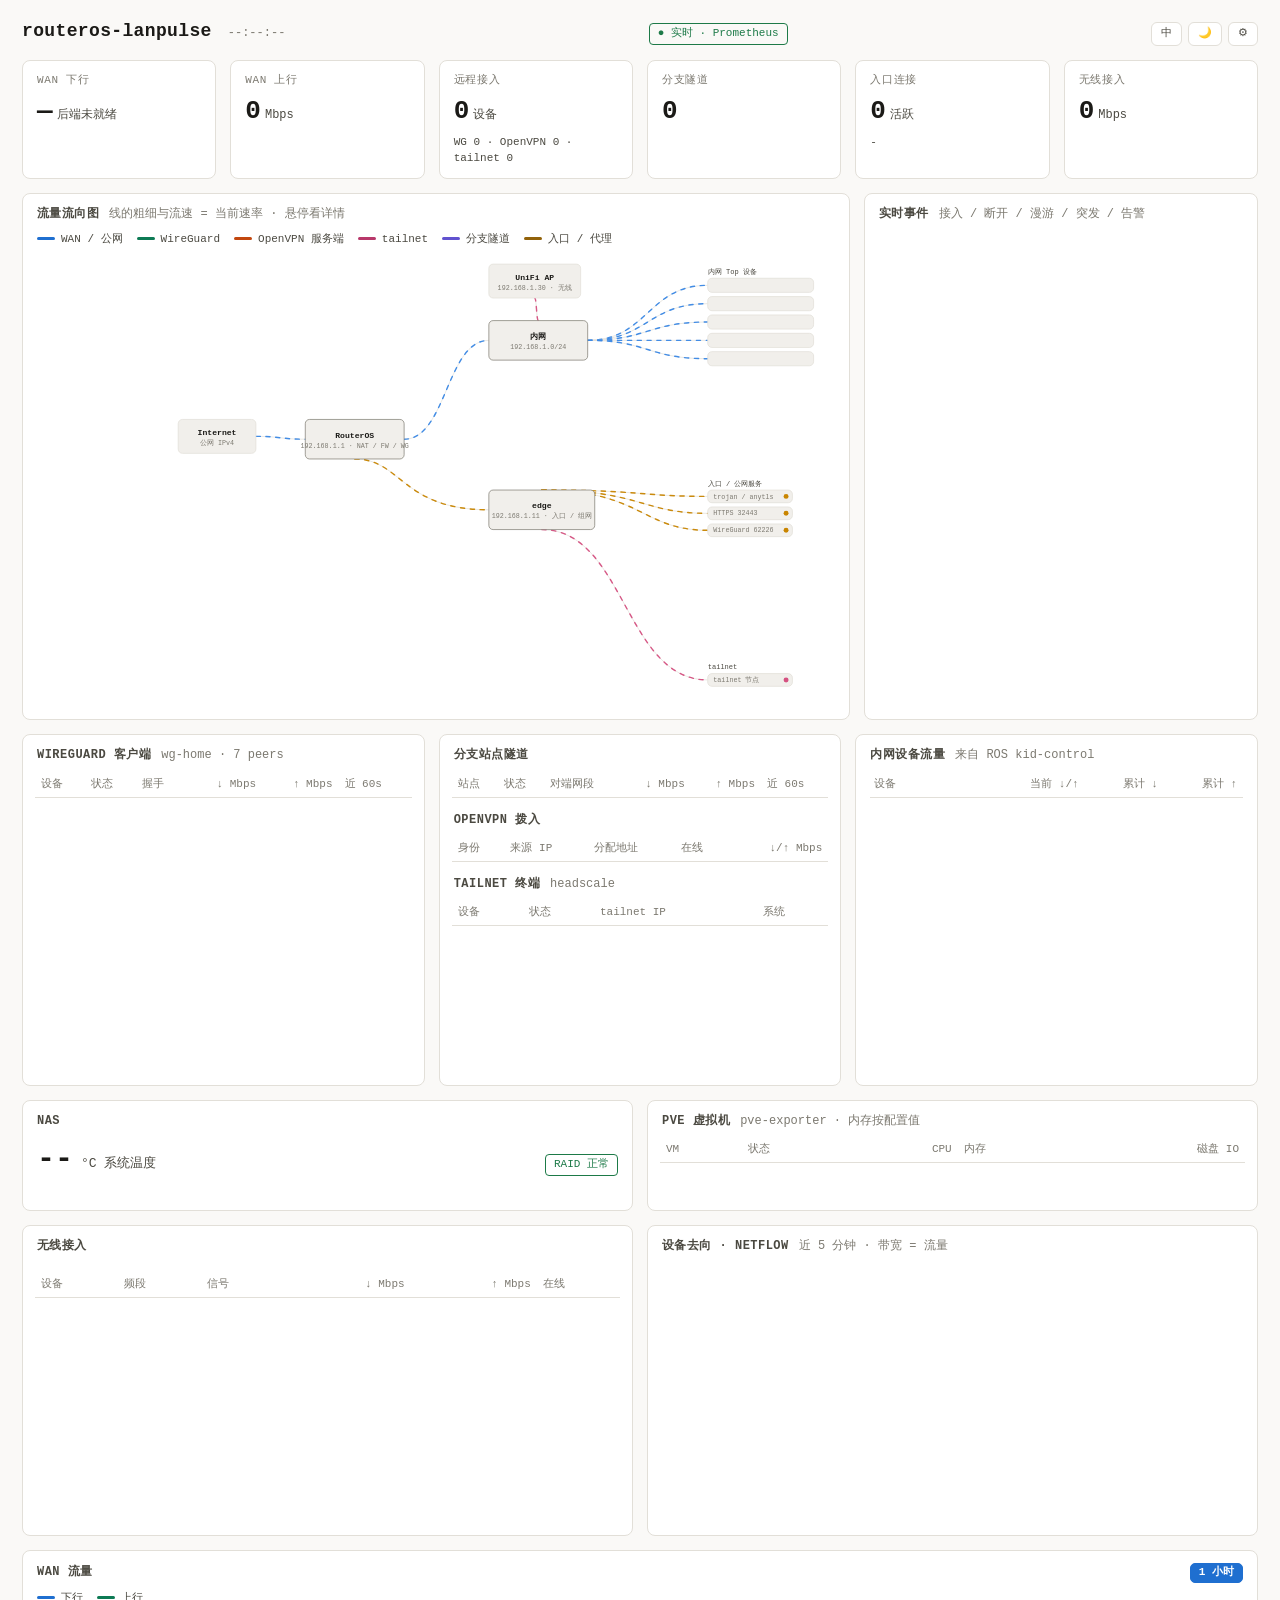
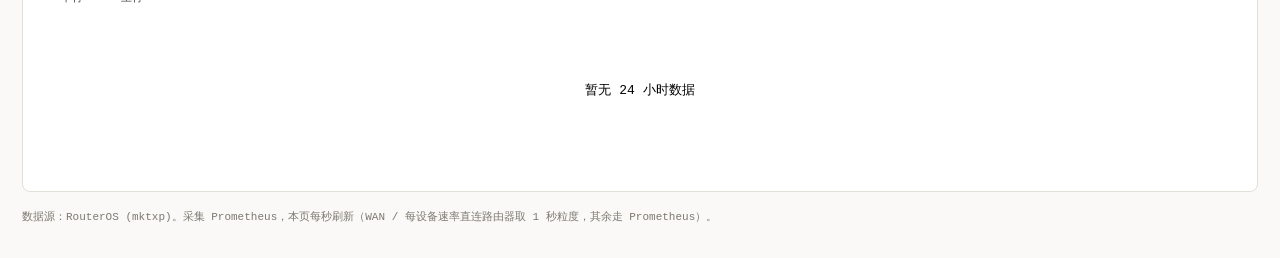
==== commit b47f19e7: "Let the long lists fill their row instead of picking a height The event feed (520px) and the LAN dev" ====
--- a/lanpulse/web/index.html
+++ b/lanpulse/web/index.html
@@ -43,7 +43,7 @@
     </div>
     <svg class="map" id="map" viewBox="0 0 1100 560" role="img" aria-label="网络流量流向图"></svg>
   </div>
-  <div class="panel">
+  <div class="panel" id="p-events">
     <h2>实时事件 <span class="hint">接入 / 断开 / 漫游 / 突发 / 告警</span></h2>
     <ul class="feed" id="feed"></ul>
   </div>
--- a/lanpulse/web/css/style.css
+++ b/lanpulse/web/css/style.css
@@ -54,14 +54,22 @@
   svg.map .node .name { font-size: 11.5px; font-weight: 600; }
   svg.map .node .sub { font-size: 9.5px; fill: var(--text-muted); }
   svg.map .edge-bg { stroke: var(--line); stroke-width: 1; fill: none; }
-  svg.map .edge { fill: none; stroke-linecap: round; opacity: .95; }
+  svg.map .edge { fill: none; stroke-linecap: round; opacity: .95; pointer-events: none; }
+  svg.map .edge-bg { pointer-events: none; }
+  /* 悬停命中区: 不可见但比可见线宽得多, 空闲的细线也能停得住 */
+  svg.map .edge-hit { stroke: transparent; stroke-width: 14; fill: none; pointer-events: stroke; }
   svg.map .edge.idle { opacity: .18; }
   svg.map .elabel { font-size: 10px; fill: var(--text-secondary); font-variant-numeric: tabular-nums; paint-order: stroke; stroke: var(--surface-1); stroke-width: 3px; }
   svg.map .peer rect { fill: var(--surface-2); stroke: var(--line); rx: 4; }
   svg.map .peer .name { font-size: 10px; }
   svg.map .peer .sub { font-size: 9px; fill: var(--text-muted); }
   svg.map .dot { r: 3.2; }
-  .feed { list-style: none; margin: 0; padding: 0; max-height: 520px; overflow: auto; font-size: 12px; }
+  /* 长列表面板: 列表自身不参与撑高(height:0), 只填满由同行更高面板决定的行高;
+     滚动条隐藏但仍可滚 (Firefox: scrollbar-width, WebKit: ::-webkit-scrollbar) */
+  #p-events, #p-lan { display: flex; flex-direction: column; }
+  .feed { list-style: none; margin: 0; padding: 0; font-size: 12px;
+          flex: 1 1 auto; height: 0; min-height: 320px; overflow-y: auto; scrollbar-width: none; }
+  .feed::-webkit-scrollbar, .tscroll::-webkit-scrollbar { display: none; }
   .feed li { display: grid; grid-template-columns: 52px 10px 1fr; gap: 8px; padding: 6px 0; border-bottom: 1px solid var(--line); align-items: start; }
   .feed li .t { color: var(--text-muted); font-variant-numeric: tabular-nums; }
   .feed li .c { width: 10px; height: 10px; border-radius: 50%; margin-top: 4px; }
@@ -124,7 +132,8 @@
   /* --- 响应式: 表格独立横向滚动, 页面本身不横向滚动 --- */
   .tw { overflow-x: auto; -webkit-overflow-scrolling: touch; margin: 0 -2px; }
   /* overflow-y:auto 会让 overflow-x 隐式变成 auto, 冒出一条没用的横向滚动条 */
-  .tscroll { max-height: 340px; overflow-y: auto; overflow-x: hidden; }
+  .tscroll { flex: 1 1 auto; height: 0; min-height: 300px; overflow-y: auto; overflow-x: hidden;
+             scrollbar-width: none; }
   /* 设备名 + IP 分两行, 设备列吸收剩余宽度并省略超长部分, 否则数值列会被挤出面板 */
   #top-table { table-layout: fixed; width: 100%; }
   #top-table td:first-child { max-width: 0; overflow: hidden; text-overflow: ellipsis; white-space: nowrap; }
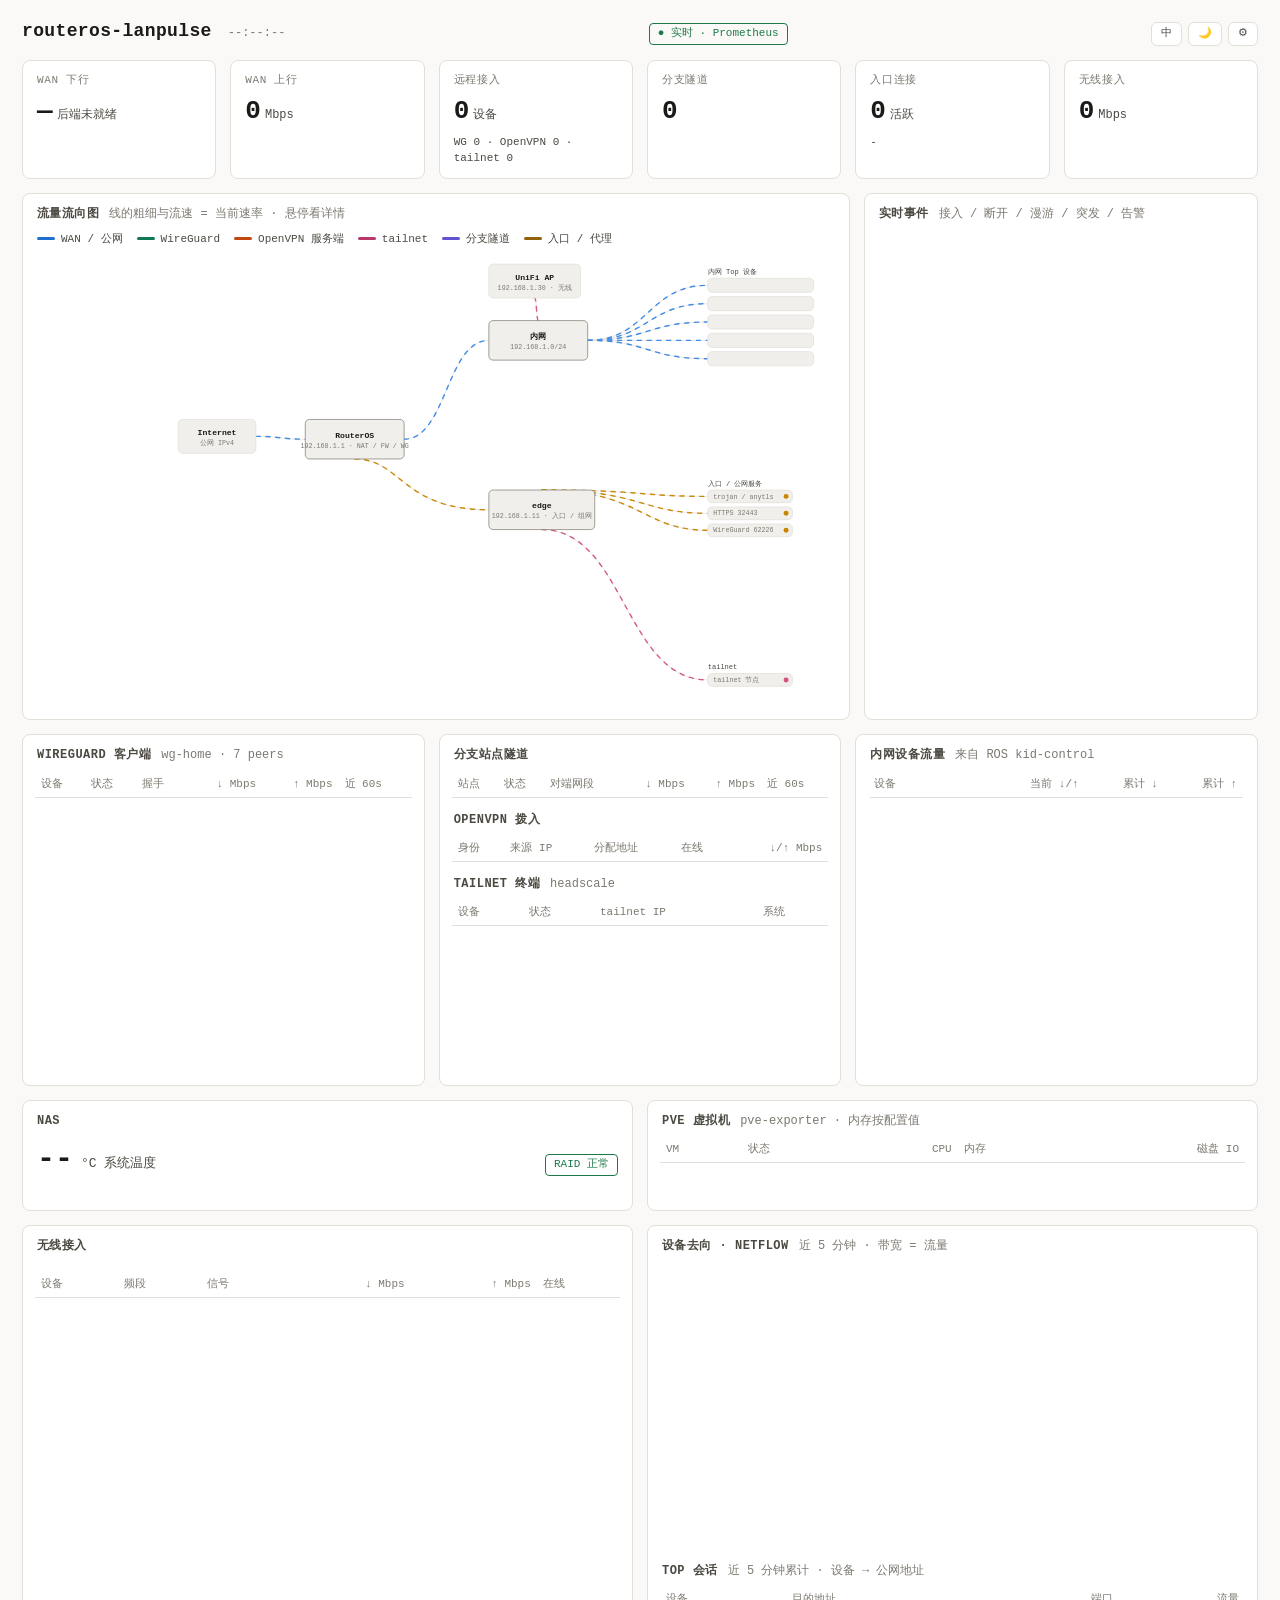
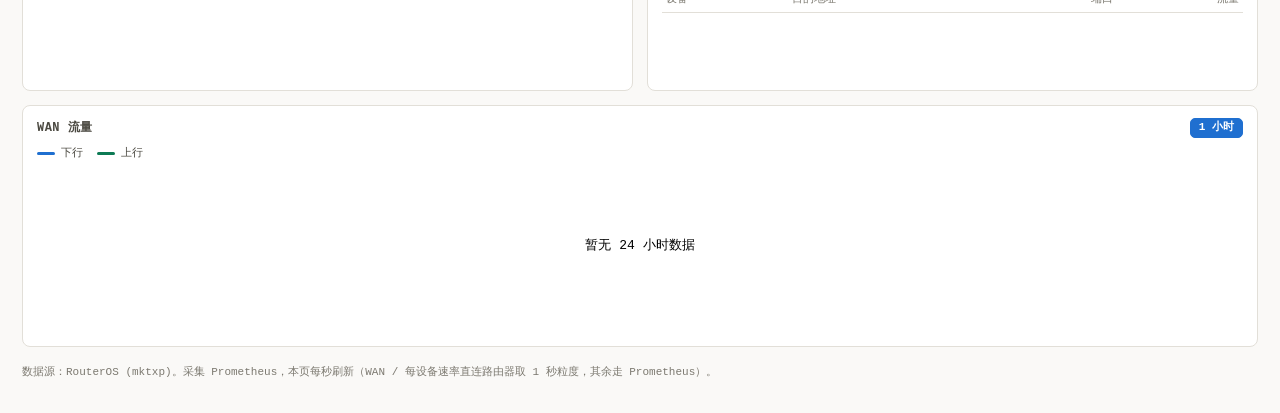
==== commit 9468a7e3: "Make the NetFlow panel earn its space The sankey was locked to a 560x260 viewBox inside a panel twic" ====
--- a/lanpulse/web/index.html
+++ b/lanpulse/web/index.html
@@ -99,7 +99,11 @@
   </div>
   <div class="panel" id="p-netflow">
     <h2>设备去向 · NetFlow <span class="hint">近 5 分钟 · 带宽 = 流量</span></h2>
-    <svg class="sankey" id="sankey" viewBox="0 0 560 260"></svg>
+    <svg class="sankey" id="sankey"></svg>
+    <h2 class="subh">Top 会话 <span class="hint">近 5 分钟累计 · 设备 → 公网地址</span></h2>
+    <div class="tscroll"><table id="sess-table"><thead><tr>
+      <th>设备</th><th>目的地址</th><th class="num">端口</th><th class="num">流量</th>
+    </tr></thead><tbody></tbody></table></div>
   </div>
 </section>
 
--- a/lanpulse/web/css/style.css
+++ b/lanpulse/web/css/style.css
@@ -121,7 +121,10 @@
   .util .lbl { font-size: 11px; color: var(--text-secondary); display: flex; justify-content: space-between; }
   .util .g { height: 8px; background: var(--surface-2); border-radius: 4px; overflow: hidden; margin-top: 3px; }
   .util .g i { display: block; height: 100%; border-radius: 4px; }
-  svg.sankey { width: 100%; height: 260px; display: block; }
+  #p-netflow { display: flex; flex-direction: column; }
+  svg.sankey { width: 100%; height: 300px; display: block; flex: none; }
+  #p-netflow .tscroll { min-height: 90px; }     /* 这个面板的表是次要内容, 兜底矮一点 */
+  .subh { margin: 12px 0 4px; }
   svg.sankey text { font-family: inherit; font-size: 11px; fill: var(--text-primary); }
   svg.sankey .small { font-size: 10px; fill: var(--text-muted); }
   svg.sankey path.flow { fill-opacity: .45; stroke: none; transition: d .6s; }
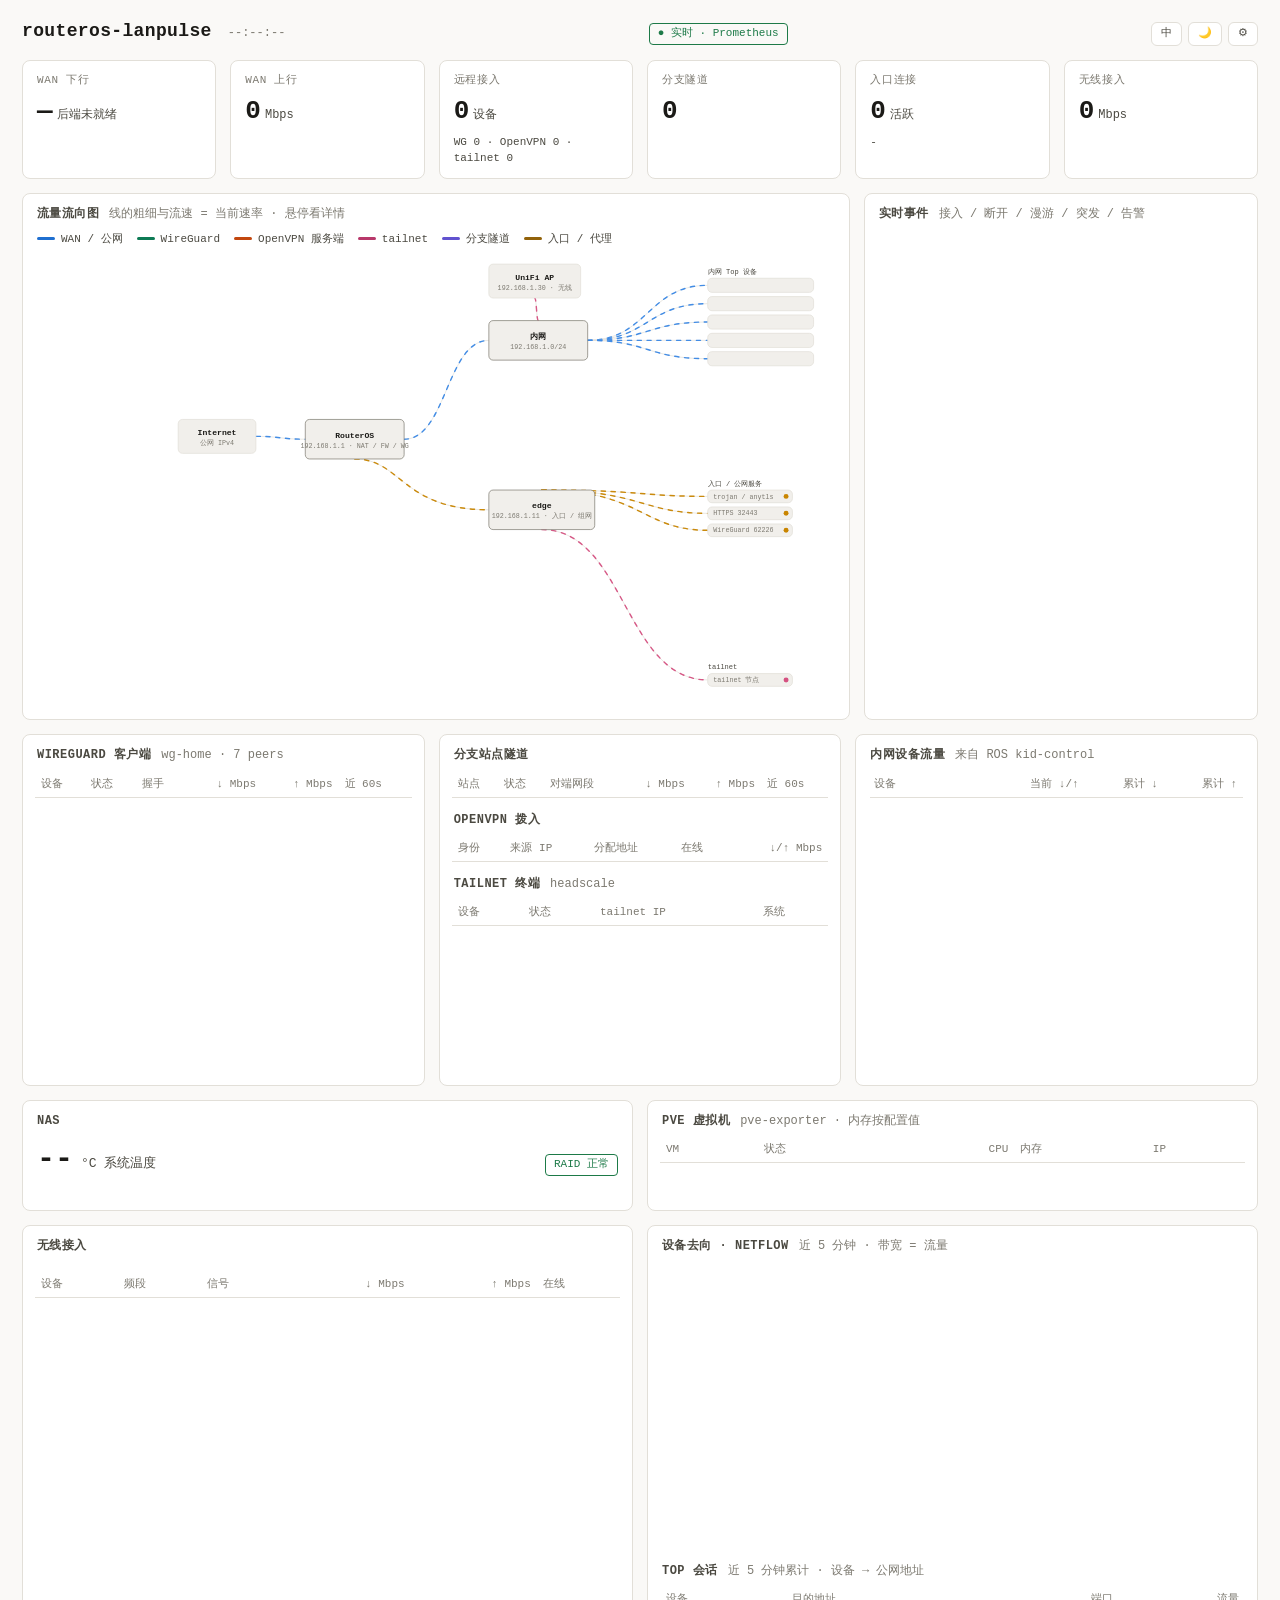
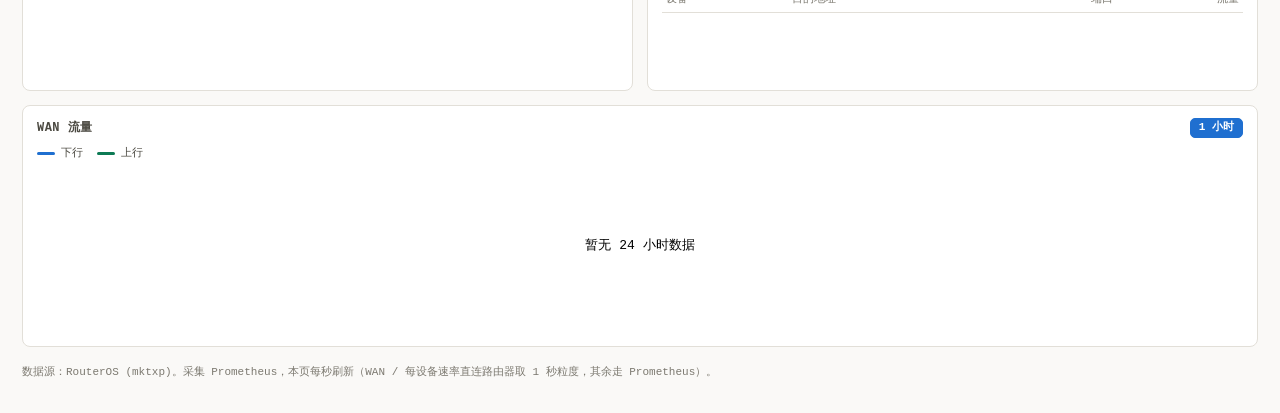
==== commit beca7959: "Show VM IPs instead of an always-empty disk-IO column The guest table's last column was hardcoded to" ====
--- a/lanpulse/web/index.html
+++ b/lanpulse/web/index.html
@@ -84,7 +84,7 @@
   </div>
   <div class="panel" id="p-pve">
     <h2>PVE 虚拟机 <span class="hint">pve-exporter · 内存按配置值</span></h2>
-    <table id="vm-table"><thead><tr><th>VM</th><th>状态</th><th class="num">CPU</th><th>内存</th><th class="num">磁盘 IO</th></tr></thead><tbody></tbody></table>
+    <table id="vm-table"><thead><tr><th>VM</th><th>状态</th><th class="num">CPU</th><th>内存</th><th>IP</th></tr></thead><tbody></tbody></table>
     <div class="kv" style="margin-top:10px" id="pve-kv"></div>
   </div>
 </section>
--- a/lanpulse/web/css/style.css
+++ b/lanpulse/web/css/style.css
@@ -169,7 +169,7 @@
     #wifi-table th:nth-child(6), #wifi-table td:nth-child(6),
     #wg-table th:nth-child(6), #wg-table td:nth-child(6),
     #br-table th:nth-child(6), #br-table td:nth-child(6),
-    #vm-table th:nth-child(5), #vm-table td:nth-child(5) { display: none; }
+    #vm-table th:nth-child(4), #vm-table td:nth-child(4) { display: none; }
   }
 
   /* 首屏自检 */
